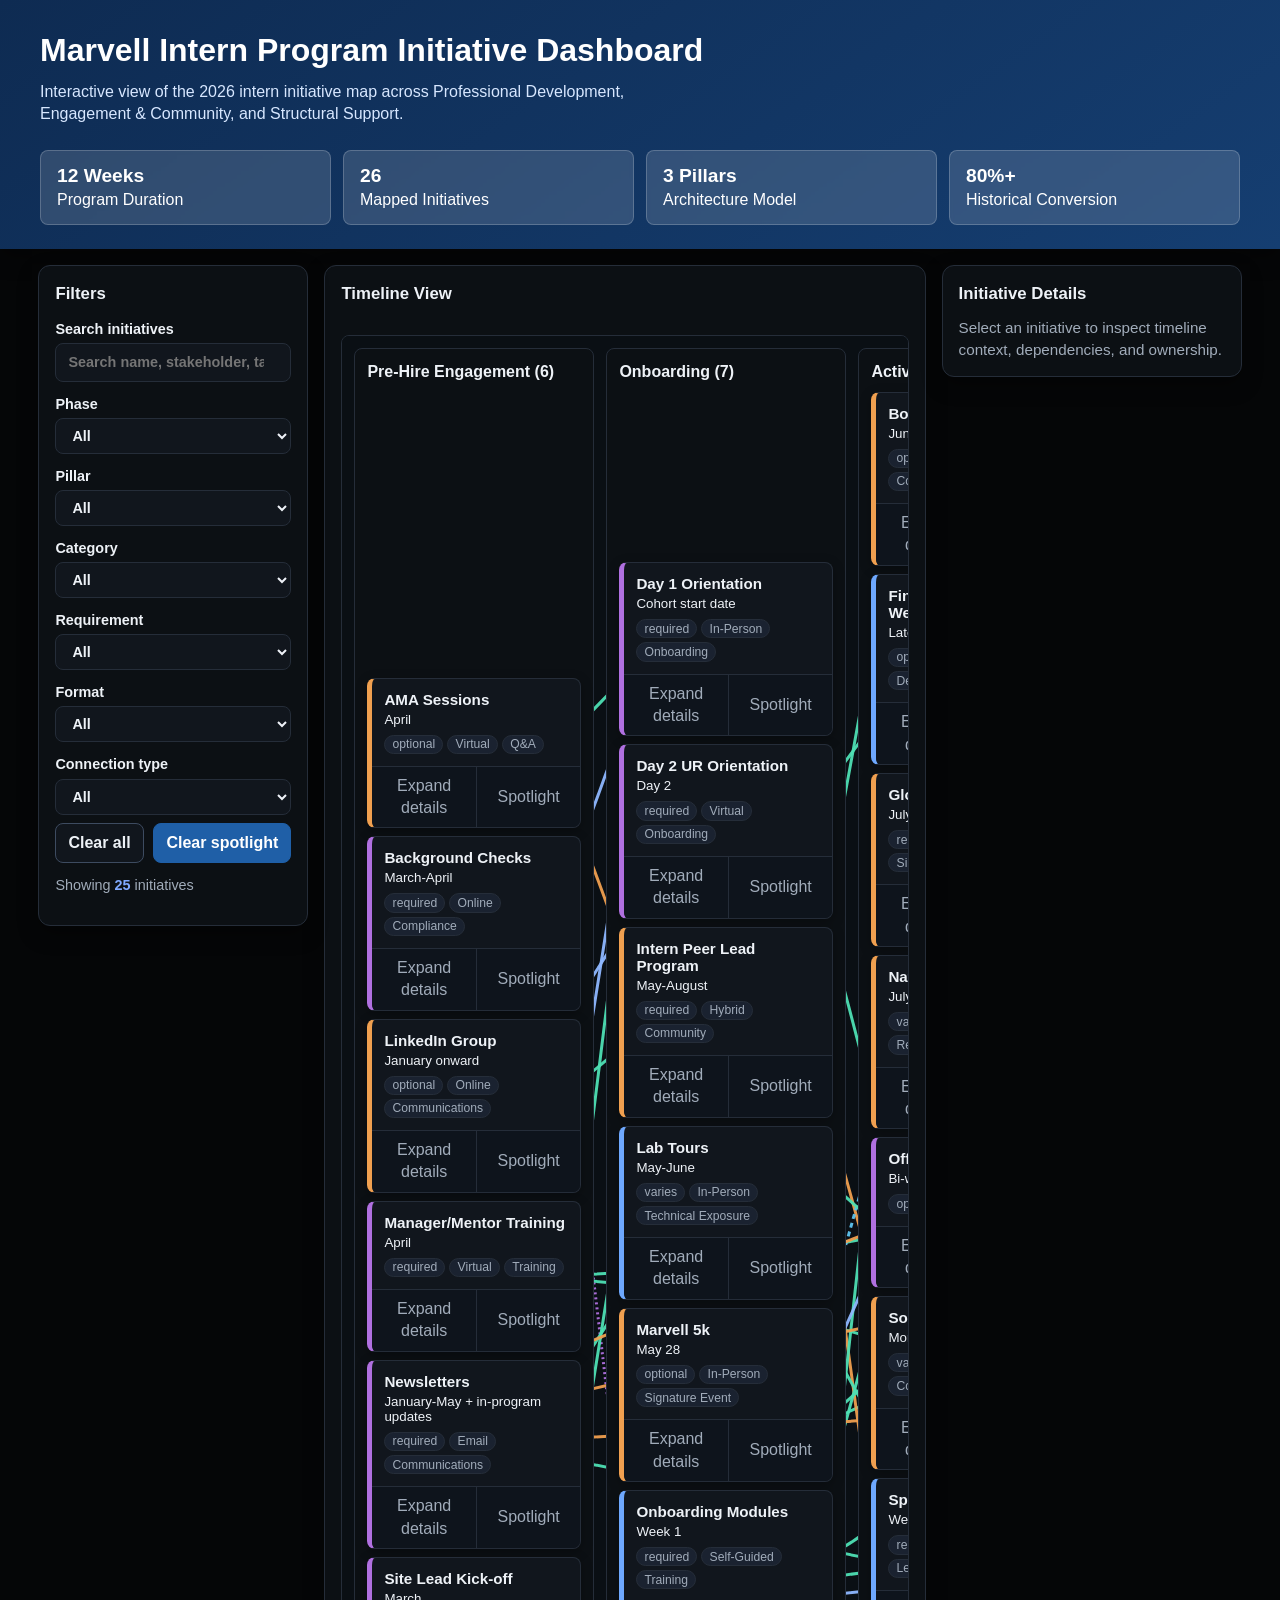
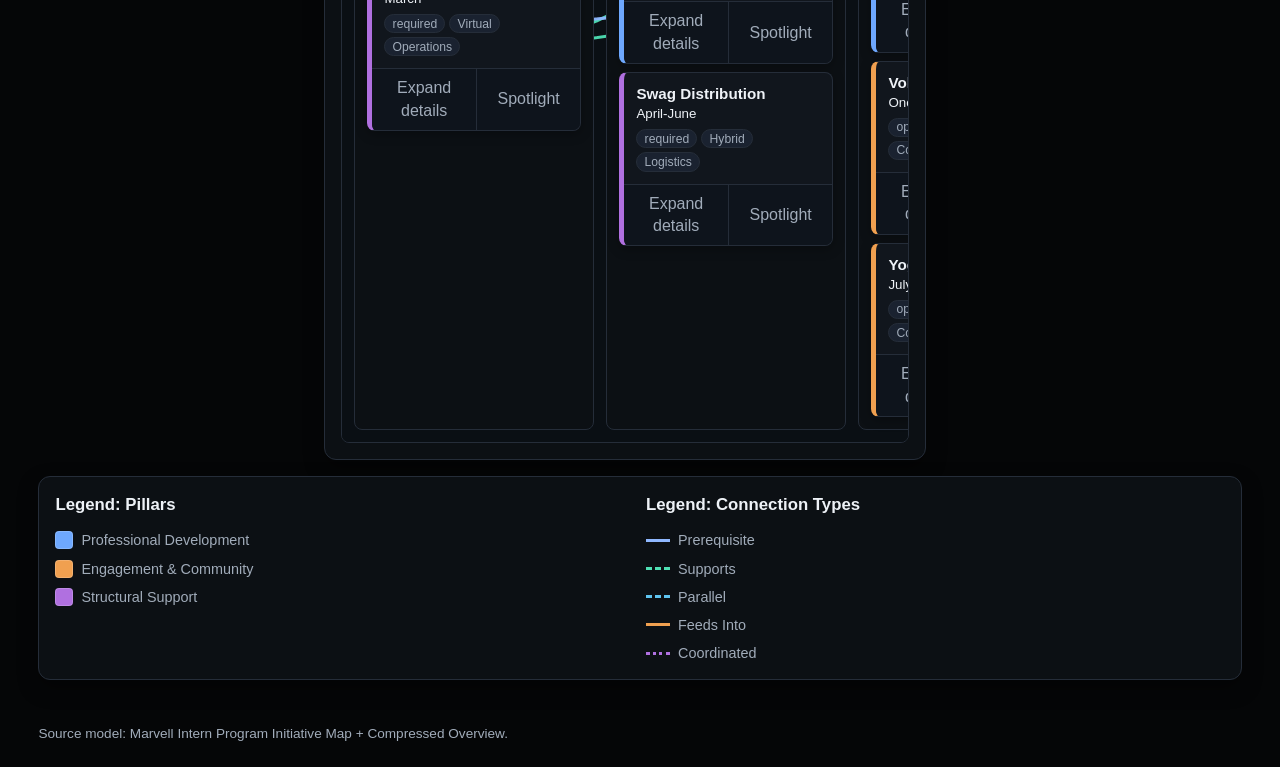
==== index.html @ 9e458320 "Initial commit" ====
<!doctype html>
<html lang="en">
<head>
  <meta charset="utf-8">
  <meta name="viewport" content="width=device-width, initial-scale=1">
  <title>Marvell Intern Program Initiative Dashboard</title>
  <link rel="stylesheet" href="styles.css">
  <script src="script.js" defer></script>
</head>
<body>
  <a class="skip-link" href="#main-content">Skip to dashboard content</a>

  <div class="page">
    <header class="hero" aria-label="Dashboard header">
      <h1>Marvell Intern Program Initiative Dashboard</h1>
      <p>
        Interactive view of the 2026 intern initiative map across Professional Development, Engagement &amp; Community, and Structural Support.
      </p>
      <section class="quick-stats" aria-label="Program quick statistics">
        <div class="quick-stat"><strong>12 Weeks</strong><span>Program Duration</span></div>
        <div class="quick-stat"><strong>26</strong><span>Mapped Initiatives</span></div>
        <div class="quick-stat"><strong>3 Pillars</strong><span>Architecture Model</span></div>
        <div class="quick-stat"><strong>80%+</strong><span>Historical Conversion</span></div>
      </section>
    </header>

    <main id="main-content" class="dashboard-layout">
      <aside class="panel control-panel" aria-label="Filters panel">
        <h2>Filters</h2>

        <div class="filter-grid">
          <label for="search-input">
            Search initiatives
            <input id="search-input" type="search" placeholder="Search name, stakeholder, tag..." autocomplete="off">
          </label>
          <label for="phase-filter">
            Phase
            <select id="phase-filter"></select>
          </label>
          <label for="pillar-filter">
            Pillar
            <select id="pillar-filter"></select>
          </label>
          <label for="category-filter">
            Category
            <select id="category-filter"></select>
          </label>
          <label for="required-filter">
            Requirement
            <select id="required-filter">
              <option value="all">All</option>
              <option value="required">Required</option>
              <option value="optional">Optional</option>
              <option value="varies">Varies</option>
            </select>
          </label>
          <label for="format-filter">
            Format
            <select id="format-filter"></select>
          </label>
          <label for="connection-filter">
            Connection type
            <select id="connection-filter">
              <option value="all">All</option>
              <option value="prerequisite">Prerequisite</option>
              <option value="supports">Supports</option>
              <option value="parallel">Parallel</option>
              <option value="feedsInto">Feeds Into</option>
              <option value="coordinated">Coordinated</option>
            </select>
          </label>
        </div>

        <div class="filter-actions">
          <button id="clear-filters" class="button">Clear all</button>
          <button id="clear-spotlight" class="button primary">Clear spotlight</button>
        </div>
        <p class="result-meta">
          Showing <span class="status-badge" id="results-count">0</span> initiatives
          <span id="spotlight-meta"></span>
        </p>
      </aside>

      <section class="panel viz-panel" aria-live="polite" aria-label="Timeline panel">
        <h2>Timeline View</h2>
        <div id="timeline-canvas" class="timeline-canvas">
          <svg id="timeline-svg" class="timeline-svg" role="img" aria-label="Timeline initiative relationships"></svg>
          <div id="timeline-grid" class="timeline-grid"></div>
        </div>
      </section>

      <aside class="panel details-panel" aria-live="polite" aria-label="Initiative details panel">
        <h2>Initiative Details</h2>
        <div id="details-content" class="details-empty">Select an initiative to inspect timeline context, dependencies, and ownership.</div>
      </aside>

      <section class="panel legend-panel" aria-label="Legend panel">
        <section>
          <h2>Legend: Pillars</h2>
          <ul class="legend-list">
            <li class="legend-item"><span class="swatch" style="background:#6ea8fe"></span>Professional Development</li>
            <li class="legend-item"><span class="swatch" style="background:#f0a050"></span>Engagement &amp; Community</li>
            <li class="legend-item"><span class="swatch" style="background:#b070e0"></span>Structural Support</li>
          </ul>
        </section>
        <section>
          <h2>Legend: Connection Types</h2>
          <ul class="legend-list">
            <li class="legend-item"><span class="line-swatch line-swatch--prerequisite"></span>Prerequisite</li>
            <li class="legend-item"><span class="line-swatch line-swatch--supports"></span>Supports</li>
            <li class="legend-item"><span class="line-swatch line-swatch--parallel"></span>Parallel</li>
            <li class="legend-item"><span class="line-swatch line-swatch--feedsInto"></span>Feeds Into</li>
            <li class="legend-item"><span class="line-swatch line-swatch--coordinated"></span>Coordinated</li>
          </ul>
        </section>
      </section>
    </main>

    <footer class="app-footer">
      Source model: Marvell Intern Program Initiative Map + Compressed Overview.
    </footer>
  </div>

  <noscript>
    <p class="noscript-note">Enable JavaScript to view the dashboard.</p>
  </noscript>
</body>
</html>
---- styles.css ----
:root {
  color-scheme: dark;
  --bg: #050607;
  --surface: #0c1014;
  --surface-2: #11161d;
  --text: #eef2f7;
  --muted: #a1acba;
  --line: #252d39;
  --focus: #80a9ff;
  --blue: #6ea8fe;
  --purple: #b070e0;
  --orange: #f0a050;
  --green: #4fe0b4;
  --light-blue: #5ec4f0;
  --shadow: 0 8px 20px rgba(0, 0, 0, 0.35);
  --radius: 12px;
  --radius-sm: 8px;
  --space-1: 0.25rem;
  --space-2: 0.5rem;
  --space-3: 0.75rem;
  --space-4: 1rem;
  --space-5: 1.5rem;
  --space-6: 2rem;
}

*,
*::before,
*::after {
  box-sizing: border-box;
}

html,
body {
  margin: 0;
  padding: 0;
  font-family: "Segoe UI", Arial, sans-serif;
  background: var(--bg);
  color: var(--text);
  line-height: 1.4;
}

.skip-link {
  position: absolute;
  left: -999px;
  top: 0;
  background: var(--surface);
  color: var(--text);
  padding: var(--space-3) var(--space-4);
  z-index: 1000;
}

.skip-link:focus {
  left: var(--space-4);
  top: var(--space-4);
}

:focus-visible {
  outline: 3px solid var(--focus);
  outline-offset: 2px;
}

.page {
  min-height: 100vh;
  display: flex;
  flex-direction: column;
}

/* ── Hero ── */

.hero {
  background: linear-gradient(145deg, #0e2b52, #153e71);
  color: #fff;
  padding: var(--space-6) clamp(1rem, 4vw, 2.5rem) var(--space-5);
  box-shadow: var(--shadow);
}

.hero h1 {
  margin: 0 0 var(--space-3);
  font-size: clamp(1.5rem, 2.5vw, 2.25rem);
  line-height: 1.15;
}

.hero p {
  margin: 0;
  max-width: 70ch;
  color: #d7e7ff;
}

.quick-stats {
  margin-top: var(--space-5);
  display: grid;
  grid-template-columns: repeat(4, minmax(100px, 1fr));
  gap: var(--space-3);
}

.quick-stat {
  background: rgba(255, 255, 255, 0.14);
  border: 1px solid rgba(255, 255, 255, 0.2);
  border-radius: var(--radius-sm);
  padding: var(--space-3) var(--space-4);
  backdrop-filter: blur(2px);
}

.quick-stat strong {
  display: block;
  font-size: 1.2rem;
}

/* ── 3-Column Dashboard Layout ── */

.dashboard-layout {
  flex: 1;
  display: grid;
  grid-template-columns: minmax(230px, 270px) minmax(0, 1fr) minmax(230px, 300px);
  gap: var(--space-4);
  padding: var(--space-4) clamp(1rem, 3vw, 2.5rem) var(--space-6);
  align-items: start;
}

.panel {
  background: var(--surface);
  border: 1px solid var(--line);
  border-radius: var(--radius);
  box-shadow: var(--shadow);
  padding: var(--space-4);
}

.panel h2 {
  margin-top: 0;
  font-size: 1.05rem;
}

/* ── Control / Filter Panel ── */

.control-panel {
  position: sticky;
  top: var(--space-4);
}

.filter-grid {
  display: grid;
  gap: var(--space-3);
}

label {
  display: grid;
  gap: var(--space-1);
  font-size: 0.9rem;
  font-weight: 600;
}

input[type="search"],
select {
  width: 100%;
  border: 1px solid var(--line);
  border-radius: var(--radius-sm);
  padding: var(--space-2) var(--space-3);
  background: var(--surface-2);
  color: var(--text);
  font: inherit;
}

.filter-actions {
  display: flex;
  justify-content: space-between;
  align-items: center;
  gap: var(--space-2);
  margin-top: var(--space-2);
}

.button {
  border: 1px solid #3d4b60;
  border-radius: var(--radius-sm);
  padding: var(--space-2) var(--space-3);
  background: var(--surface-2);
  cursor: pointer;
  color: var(--text);
  font: inherit;
  font-weight: 600;
}

.button.primary {
  background: #1f5fa7;
  color: #fff;
  border-color: #1f5fa7;
}

.result-meta {
  color: var(--muted);
  font-size: 0.9rem;
  margin-top: var(--space-3);
}

.status-badge {
  font-weight: 700;
  color: var(--focus);
}

/* ── Viz / Timeline Panel ── */

.viz-panel {
  display: grid;
  gap: var(--space-4);
}

.timeline-canvas {
  position: relative;
  overflow: auto;
  border: 1px solid var(--line);
  border-radius: var(--radius-sm);
  min-height: 450px;
  background: #0a0f14;
}

.timeline-grid {
  display: grid;
  grid-template-columns: repeat(4, minmax(240px, 1fr));
  gap: var(--space-3);
  min-width: 980px;
  position: relative;
  padding: var(--space-3);
  z-index: 2;
}

.timeline-phase {
  background: var(--surface);
  border: 1px solid var(--line);
  border-radius: var(--radius-sm);
  padding: var(--space-3);
  display: grid;
  gap: var(--space-2);
  min-height: 380px;
}

.timeline-phase h3 {
  margin: 0;
  font-size: 1rem;
}

/* ── Initiative Cards ── */

.card-list {
  display: grid;
  gap: var(--space-2);
  align-content: start;
}

.initiative-card {
  border: 1px solid var(--line);
  border-left: 5px solid var(--blue);
  border-radius: var(--radius-sm);
  background: var(--surface-2);
  box-shadow: 0 3px 12px rgba(0, 0, 0, 0.3);
  overflow: clip;
}

.initiative-card.is-dim {
  opacity: 0.42;
}

.card-select {
  width: 100%;
  border: 0;
  background: transparent;
  text-align: left;
  cursor: pointer;
  padding: var(--space-3);
  color: inherit;
}

.card-select h4 {
  margin: 0 0 var(--space-1);
  font-size: 0.95rem;
}

.meta-row {
  display: flex;
  flex-wrap: wrap;
  gap: var(--space-1);
  margin-top: var(--space-2);
}

.chip {
  display: inline-flex;
  align-items: center;
  border-radius: 999px;
  padding: 0.1rem 0.45rem;
  border: 1px solid var(--line);
  background: #1a2230;
  font-size: 0.76rem;
  color: var(--muted);
}

.card-actions {
  display: flex;
  border-top: 1px solid var(--line);
  background: #0e141c;
}

.card-action {
  flex: 1;
  border: 0;
  border-right: 1px solid var(--line);
  background: transparent;
  padding: var(--space-2);
  cursor: pointer;
  font: inherit;
  color: var(--muted);
}

.card-action:last-child {
  border-right: 0;
}

.card-action:hover {
  color: var(--text);
  background: rgba(255, 255, 255, 0.04);
}

.card-details {
  border-top: 1px solid var(--line);
  padding: var(--space-3);
  font-size: 0.88rem;
  color: var(--muted);
  display: grid;
  gap: var(--space-2);
  background: #0e141c;
}

/* ── Timeline SVG Connection Lines ── */

.timeline-svg {
  position: absolute;
  inset: 0;
  z-index: 1;
  pointer-events: none;
}

.timeline-svg path {
  fill: none;
  stroke-width: 2;
  opacity: 0.3;
}

.edge-prerequisite {
  stroke: #8fb8ff;
}

.edge-supports {
  stroke: var(--green);
}

.edge-parallel {
  stroke: var(--light-blue);
  stroke-dasharray: 5 4;
}

.edge-feedsInto {
  stroke: var(--orange);
}

.edge-coordinated {
  stroke: var(--purple);
  stroke-dasharray: 2 3;
}

.edge-active {
  opacity: 0.95 !important;
  stroke-width: 3 !important;
}

.edge-dim {
  opacity: 0.08 !important;
}

/* ── Details Panel ── */

.details-panel {
  position: sticky;
  top: var(--space-4);
}

.details-panel h2 {
  margin-bottom: var(--space-3);
}

.details-empty {
  color: var(--muted);
  font-size: 0.95rem;
}

/* ── Legend Panel ── */

.legend-panel {
  grid-column: 1 / -1;
  display: grid;
  grid-template-columns: repeat(2, minmax(220px, 1fr));
  gap: var(--space-3);
}

.legend-list {
  list-style: none;
  margin: 0;
  padding: 0;
  display: grid;
  gap: var(--space-2);
}

.legend-item {
  display: flex;
  align-items: center;
  gap: var(--space-2);
  color: var(--muted);
  font-size: 0.9rem;
}

.swatch {
  width: 18px;
  height: 18px;
  border-radius: 4px;
  border: 1px solid rgba(255, 255, 255, 0.18);
  flex: 0 0 auto;
}

.line-swatch {
  width: 24px;
  height: 0;
  border-top: 3px solid var(--muted);
  flex: 0 0 auto;
}

.line-swatch--prerequisite {
  border-top-color: #8fb8ff;
}

.line-swatch--supports {
  border-top-color: var(--green);
  border-top-style: dashed;
}

.line-swatch--parallel {
  border-top-color: var(--light-blue);
  border-top-style: dashed;
}

.line-swatch--feedsInto {
  border-top-color: var(--orange);
}

.line-swatch--coordinated {
  border-top-color: var(--purple);
  border-top-style: dotted;
}

/* ── Utilities ── */

.sr-only {
  position: absolute;
  width: 1px;
  height: 1px;
  padding: 0;
  margin: -1px;
  overflow: hidden;
  clip: rect(0, 0, 0, 0);
  border: 0;
}

.noscript-note {
  margin: 0.5rem 1rem 1.2rem;
  color: var(--muted);
  font-size: 0.85rem;
}

/* ── Footer ── */

.app-footer {
  padding: var(--space-3) clamp(1rem, 3vw, 2.5rem) var(--space-5);
  color: var(--muted);
  font-size: 0.85rem;
}

/* ── Responsive ── */

@media (max-width: 1180px) {
  .dashboard-layout {
    grid-template-columns: minmax(220px, 260px) minmax(0, 1fr);
  }

  .details-panel {
    grid-column: 1 / -1;
    position: static;
  }
}

@media (max-width: 900px) {
  .quick-stats {
    grid-template-columns: repeat(2, minmax(140px, 1fr));
  }

  .dashboard-layout {
    grid-template-columns: 1fr;
  }

  .control-panel {
    position: static;
  }

  .legend-panel {
    grid-template-columns: 1fr;
  }
}

@media (prefers-reduced-motion: reduce) {
  *,
  *::before,
  *::after {
    animation: none !important;
    transition: none !important;
    scroll-behavior: auto !important;
  }
}
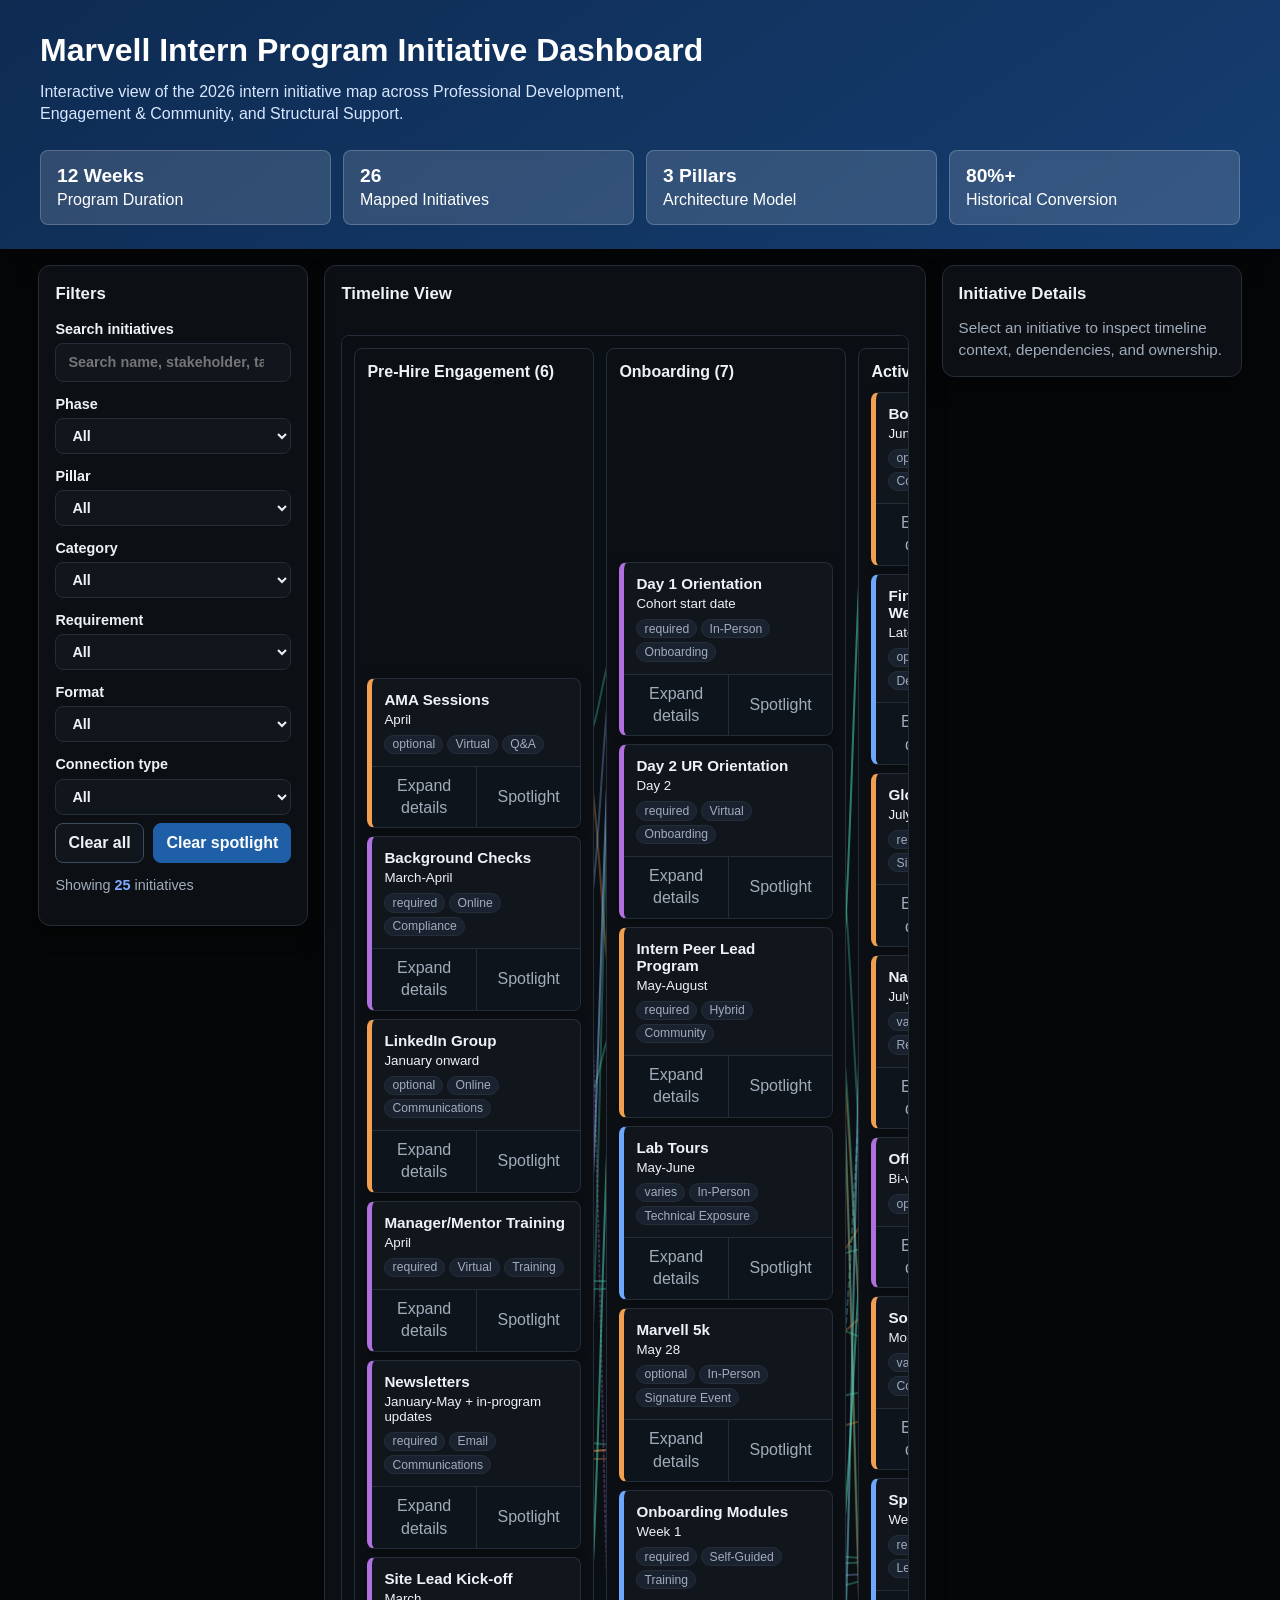
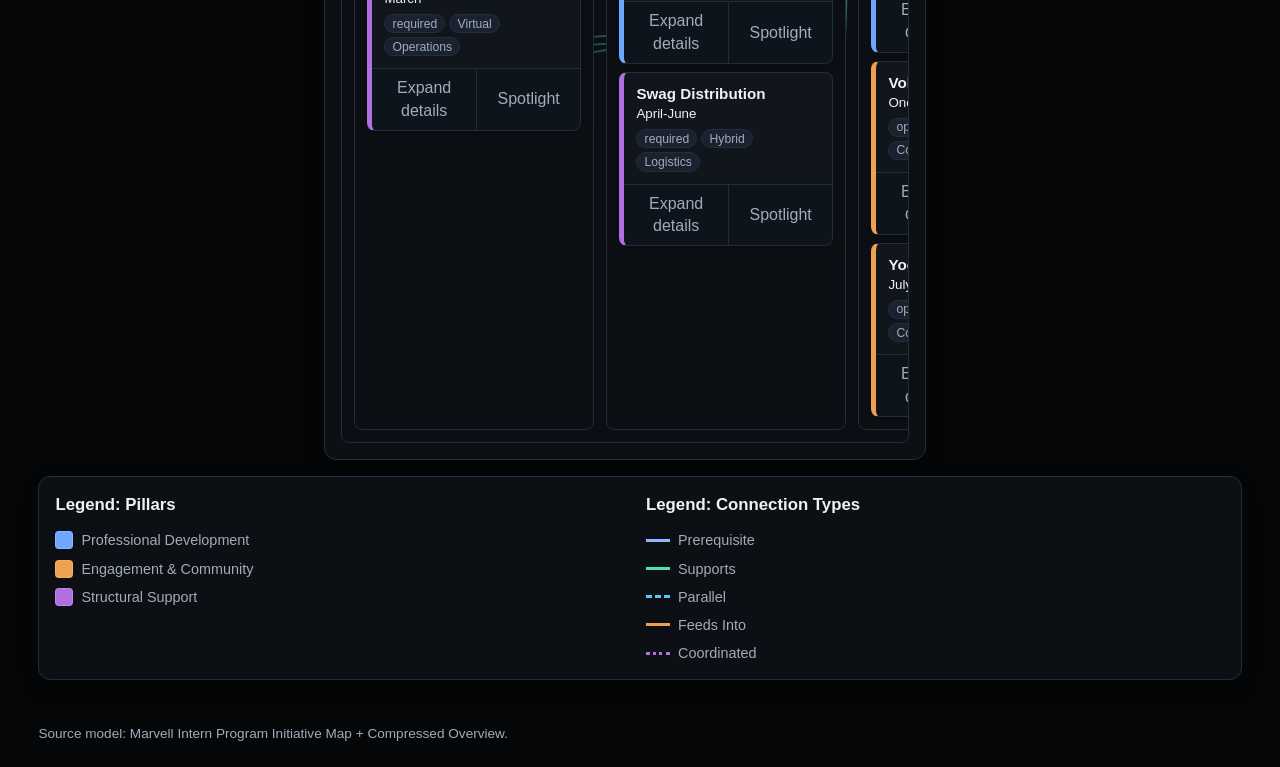
==== commit 6f59f408: "Refactor timeline SVG elements and spotlight state management. Updated index.html to separate base a" ====
--- a/index.html
+++ b/index.html
@@ -3,6 +3,9 @@
 <head>
   <meta charset="utf-8">
   <meta name="viewport" content="width=device-width, initial-scale=1">
+  <meta name="robots" content="noindex, nofollow, noarchive, nosnippet, noimageindex">
+  <meta name="googlebot" content="noindex, nofollow, noarchive, nosnippet, noimageindex">
+  <meta http-equiv="X-Robots-Tag" content="noindex, nofollow, noarchive, nosnippet, noimageindex">
   <title>Marvell Intern Program Initiative Dashboard</title>
   <link rel="stylesheet" href="styles.css">
   <script src="script.js" defer></script>
@@ -84,8 +87,9 @@
       <section class="panel viz-panel" aria-live="polite" aria-label="Timeline panel">
         <h2>Timeline View</h2>
         <div id="timeline-canvas" class="timeline-canvas">
-          <svg id="timeline-svg" class="timeline-svg" role="img" aria-label="Timeline initiative relationships"></svg>
+          <svg id="timeline-svg-base" class="timeline-svg timeline-svg--base" aria-hidden="true"></svg>
           <div id="timeline-grid" class="timeline-grid"></div>
+          <svg id="timeline-svg-focus" class="timeline-svg timeline-svg--focus" role="img" aria-label="Timeline initiative relationships"></svg>
         </div>
       </section>
 
--- a/styles.css
+++ b/styles.css
@@ -256,6 +256,7 @@
 
 .initiative-card.is-dim {
   opacity: 0.42;
+  filter: grayscale(0.85) saturate(0.4);
 }
 
 .card-select {
@@ -332,14 +333,23 @@
 .timeline-svg {
   position: absolute;
   inset: 0;
+  pointer-events: none;
+}
+
+.timeline-svg--base {
   z-index: 1;
-  pointer-events: none;
+}
+
+.timeline-svg--focus {
+  z-index: 3;
 }
 
 .timeline-svg path {
   fill: none;
   stroke-width: 2;
   opacity: 0.3;
+  stroke-linecap: round;
+  stroke-linejoin: round;
 }
 
 .edge-prerequisite {
@@ -365,8 +375,9 @@
 }
 
 .edge-active {
-  opacity: 0.95 !important;
-  stroke-width: 3 !important;
+  opacity: 1 !important;
+  stroke-width: 3.2 !important;
+  filter: drop-shadow(0 0 2px rgba(0, 0, 0, 0.9));
 }
 
 .edge-dim {
@@ -435,7 +446,6 @@
 
 .line-swatch--supports {
   border-top-color: var(--green);
-  border-top-style: dashed;
 }
 
 .line-swatch--parallel {
